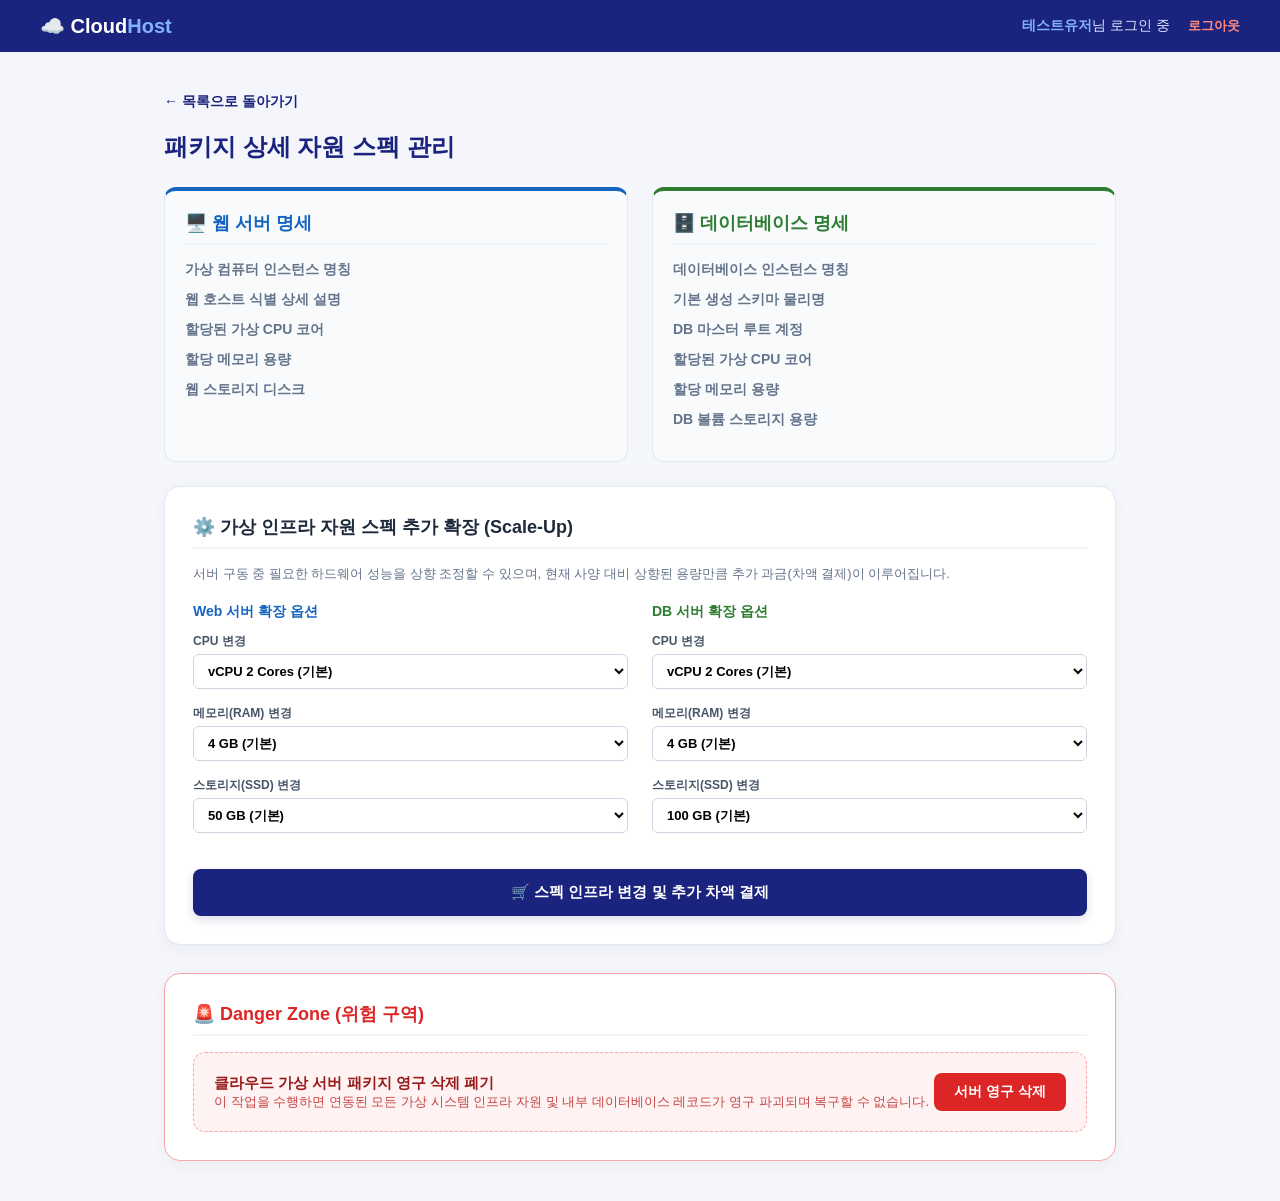
==== src/main/resources/templates/dashboard/detail.html @ 5a980aa2 "대시보드 구현 완료" ====
<!DOCTYPE html>
<html lang="ko" xmlns:th="http://www.thymeleaf.org">
<head>
    <meta charset="UTF-8">
    <title>CloudHost - 인프라 상세 및 관리</title>
    <style>
        * { margin: 0; padding: 0; box-sizing: border-box; }
        body { font-family: 'Segoe UI', 'Malgun Gothic', sans-serif; background-color: #f4f6fb; color: #333; min-height: 100vh; }

        .navbar { background: #1a237e; color: white; padding: 14px 40px; display: flex; justify-content: space-between; align-items: center; }
        .logo { font-size: 20px; font-weight: 800; text-decoration: none; color: white; }
        .logo span { color: #82b1ff; }
        .user-info { font-size: 14px; color: #e0e4ff; }
        .user-info strong { color: #82b1ff; }
        .logout-btn { margin-left: 14px; color: #ff8a80; text-decoration: none; font-weight: 700; font-size: 13px; }

        .container { max-width: 1000px; margin: 40px auto; padding: 0 24px; }
        .back-link { display: inline-block; margin-bottom: 20px; color: #1a237e; font-weight: 700; text-decoration: none; font-size: 14px; }

        .header-box { display: flex; justify-content: space-between; align-items: center; margin-bottom: 24px; }
        .header-box h1 { font-size: 24px; font-weight: 800; color: #1a237e; }

        .info-card { background: white; border-radius: 16px; box-shadow: 0 4px 15px rgba(0,0,0,0.04); border: 1px solid #e2e8f0; padding: 28px; margin-bottom: 28px; }
        .section-title { font-size: 18px; font-weight: 800; color: #1e293b; margin-bottom: 16px; padding-bottom: 8px; border-bottom: 2px solid #f1f5f9; }

        .grid-two { display: grid; grid-template-columns: 1fr 1fr; gap: 24px; margin-bottom: 24px; }
        .sub-box { background: #f8fafc; border-radius: 12px; padding: 20px; border: 1px solid #e2e8f0; }
        .sub-box.web { border-top: 4px solid #1565c0; }
        .sub-box.db { border-top: 4px solid #2e7d32; }

        .detail-row { display: flex; justify-content: space-between; margin-bottom: 12px; font-size: 14px; }
        .detail-row .label { color: #64748b; font-weight: 600; }
        .detail-row .val { color: #1e293b; font-weight: 700; }

        /* 스펙 변경 컨트롤러 */
        .select-ctrl { width: 100%; padding: 8px 10px; font-size: 13px; border-radius: 6px; border: 1px solid #cbd5e1; background: white; font-weight: 600; margin-top: 4px; }
        .form-group-spec { margin-bottom: 14px; }
        .form-group-spec label { font-size: 12px; font-weight: 700; color: #475569; }

        /* 삭제 서브 섹션 */
        .danger-zone { border: 1px dashed #fca5a5; background-color: #fef2f2; border-radius: 12px; padding: 20px; display: flex; justify-content: space-between; align-items: center; }
        .danger-txt h3 { font-size: 15px; font-weight: 800; color: #991b1b; }
        .danger-txt p { font-size: 13px; color: #b91c1c; opacity: 0.8; }

        /* 버튼 컴포넌트 */
        .btn { padding: 10px 20px; border-radius: 8px; font-size: 14px; font-weight: 700; border: none; cursor: pointer; transition: background 0.15s; }
        .btn-primary { background: #1a237e; color: white; width: 100%; padding: 14px; font-size: 15px; margin-top: 10px; box-shadow: 0 4px 10px rgba(26,35,126,0.15); }
        .btn-primary:hover { background: #1565c0; }
        .btn-danger { background: #dc2626; color: white; }
        .btn-danger:hover { background: #b91c1c; }

        /* 결제창 팝업 모달 */
        .modal { display: none; position: fixed; top:0; left:0; width:100%; height:100%; background: rgba(0,0,0,0.5); justify-content: center; align-items: center; z-index: 999; }
        .modal-content { background: white; border-radius: 16px; padding: 32px; max-width: 450px; width: 100%; text-align: center; box-shadow: 0 10px 30px rgba(0,0,0,0.2); }
        .modal-header { font-size: 18px; font-weight: 800; color: #1a237e; margin-bottom: 12px; }
        .modal-body { font-size: 14px; color: #475569; margin-bottom: 24px; line-height: 1.6; background: #f8fafc; padding: 16px; border-radius: 8px; border: 1px solid #e2e8f0; }
        .modal-price { font-size: 24px; font-weight: 800; color: #dc2626; margin-top: 6px; }
        .modal-footer { display: flex; gap: 12px; justify-content: center; }
    </style>
</head>
<body>

<nav class="navbar">
    <a href="/dashboard" class="logo">☁️ Cloud<span>Host</span></a>
    <div class="user-info">
        <strong><span th:text="${username}">테스트유저</span></strong>님 로그인 중
        <a href="/logout" class="logout-btn">로그아웃</a>
    </div>
</nav>

<div class="container">
    <a href="/servers/my" class="back-link">← 목록으로 돌아가기</a>

    <div class="header-box">
        <h1>패키지 상세 자원 스펙 관리</h1>
        <span style="font-size: 13px; color: #64748b; font-weight: 600;" th:text="'신청일시: ' + ${#temporals.format(order.createdAt, 'yyyy-MM-dd HH:mm:ss')}"></span>
    </div>

    <div class="grid-two">
        <div class="sub-box web">
            <h2 class="section-title" style="color:#1565c0;">🖥️ 웹 서버 명세</h2>
            <div class="detail-row"><span class="label">가상 컴퓨터 인스턴스 명칭</span><span class="val" th:text="${order.webName}"></span></div>
            <div class="detail-row"><span class="label">웹 호스트 식별 상세 설명</span><span class="val" th:text="${order.webDesc != null ? order.webDesc : '설명 없음'}"></span></div>
            <div class="detail-row"><span class="label">할당된 가상 CPU 코어</span><span class="val" th:text="${order.webCpu} + ' Cores'"></span></div>
            <div class="detail-row"><span class="label">할당 메모리 용량</span><span class="val" th:text="${order.webRam} + ' GB'"></span></div>
            <div class="detail-row"><span class="label">웹 스토리지 디스크</span><span class="val" th:text="${order.webStorage} + ' GB'"></span></div>
        </div>

        <div class="sub-box db">
            <h2 class="section-title" style="color:#2e7d32;">🗄️ 데이터베이스 명세</h2>
            <div class="detail-row"><span class="label">데이터베이스 인스턴스 명칭</span><span class="val" th:text="${order.dbName}"></span></div>
            <div class="detail-row"><span class="label">기본 생성 스키마 물리명</span><span class="val" th:text="${order.dbSchemaName}"></span></div>
            <div class="detail-row"><span class="label">DB 마스터 루트 계정</span><span class="val" th:text="${order.dbUser}"></span></div>
            <div class="detail-row"><span class="label">할당된 가상 CPU 코어</span><span class="val" th:text="${order.dbCpu} + ' Cores'"></span></div>
            <div class="detail-row"><span class="label">할당 메모리 용량</span><span class="val" th:text="${order.dbRam} + ' GB'"></span></div>
            <div class="detail-row"><span class="label">DB 볼륨 스토리지 용량</span><span class="val" th:text="${order.dbStorage} + ' GB'"></span></div>
        </div>
    </div>

    <div class="info-card">
        <h2 class="section-title">⚙️ 가상 인프라 자원 스펙 추가 확장 (Scale-Up)</h2>
        <p style="font-size:13px; color:#64748b; margin-bottom:20px;">서버 구동 중 필요한 하드웨어 성능을 상향 조정할 수 있으며, 현재 사양 대비 상향된 용량만큼 추가 과금(차액 결제)이 이루어집니다.</p>

        <form id="upgradeForm" th:action="@{/servers/upgrade}" method="POST">
            <input type="hidden" name="packageId" th:value="${order.id}">
            <input type="hidden" id="payAmountInput" name="payAmount" value="0">

            <div class="grid-two" style="margin-bottom: 12px;">
                <div>
                    <h3 style="font-size:14px; font-weight:800; margin-bottom:10px; color:#1565c0;">Web 서버 확장 옵션</h3>
                    <div class="form-group-spec">
                        <label>CPU 변경</label>
                        <select name="webCpu" class="select-ctrl" id="wCpu" onchange="calcDiffPrice()">
                            <option value="2" data-cost="0" th:selected="${order.webCpu == 2}">vCPU 2 Cores (기본)</option>
                            <option value="4" data-cost="10000" th:selected="${order.webCpu == 4}">vCPU 4 Cores (+10,000원)</option>
                            <option value="8" data-cost="25000" th:selected="${order.webCpu == 8}">vCPU 8 Cores (+25,000원)</option>
                        </select>
                    </div>
                    <div class="form-group-spec">
                        <label>메모리(RAM) 변경</label>
                        <select name="webRam" class="select-ctrl" id="wRam" onchange="calcDiffPrice()">
                            <option value="4" data-cost="0" th:selected="${order.webRam == 4}">4 GB (기본)</option>
                            <option value="8" data-cost="12000" th:selected="${order.webRam == 8}">8 GB (+12,000원)</option>
                            <option value="16" data-cost="28000" th:selected="${order.webRam == 16}">16 GB (+28,000원)</option>
                        </select>
                    </div>
                    <div class="form-group-spec">
                        <label>스토리지(SSD) 변경</label>
                        <select name="webStorage" class="select-ctrl" id="wStorage" onchange="calcDiffPrice()">
                            <option value="50" data-cost="0" th:selected="${order.webStorage == 50}">50 GB (기본)</option>
                            <option value="100" data-cost="5000" th:selected="${order.webStorage == 100}">100 GB (+5,000원)</option>
                            <option value="200" data-cost="15000" th:selected="${order.webStorage == 200}">200 GB (+15,000원)</option>
                        </select>
                    </div>
                </div>

                <div>
                    <h3 style="font-size:14px; font-weight:800; margin-bottom:10px; color:#2e7d32;">DB 서버 확장 옵션</h3>
                    <div class="form-group-spec">
                        <label>CPU 변경</label>
                        <select name="dbCpu" class="select-ctrl" id="dCpu" onchange="calcDiffPrice()">
                            <option value="2" data-cost="0" th:selected="${order.dbCpu == 2}">vCPU 2 Cores (기본)</option>
                            <option value="4" data-cost="10000" th:selected="${order.dbCpu == 4}">vCPU 4 Cores (+10,000원)</option>
                            <option value="8" data-cost="25000" th:selected="${order.dbCpu == 8}">vCPU 8 Cores (+25,000원)</option>
                        </select>
                    </div>
                    <div class="form-group-spec">
                        <label>메모리(RAM) 변경</label>
                        <select name="dbRam" class="select-ctrl" id="dRam" onchange="calcDiffPrice()">
                            <option value="4" data-cost="0" th:selected="${order.dbRam == 4}">4 GB (기본)</option>
                            <option value="8" data-cost="12000" th:selected="${order.dbRam == 8}">8 GB (+12,000원)</option>
                            <option value="16" data-cost="28000" th:selected="${order.dbRam == 16}">16 GB (+28,000원)</option>
                        </select>
                    </div>
                    <div class="form-group-spec">
                        <label>스토리지(SSD) 변경</label>
                        <select name="dbStorage" class="select-ctrl" id="dStorage" onchange="calcDiffPrice()">
                            <option value="100" data-cost="0" th:selected="${order.dbStorage == 100}">100 GB (기본)</option>
                            <option value="200" data-cost="10000" th:selected="${order.dbStorage == 200}">200 GB (+10,000원)</option>
                            <option value="500" data-cost="30000" th:selected="${order.dbStorage == 500}">500 GB (+30,000원)</option>
                        </select>
                    </div>
                </div>
            </div>

            <button type="button" class="btn btn-primary" onclick="openPaymentModal()">🛒 스펙 인프라 변경 및 추가 차액 결제</button>
        </form>
    </div>

    <div class="info-card" style="border: 1px solid #fca5a5;">
        <h2 class="section-title" style="color: #dc2626;">🚨 Danger Zone (위험 구역)</h2>
        <div class="danger-zone">
            <div class="danger-txt">
                <h3>클라우드 가상 서버 패키지 영구 삭제 폐기</h3>
                <p>이 작업을 수행하면 연동된 모든 가상 시스템 인프라 자원 및 내부 데이터베이스 레코드가 영구 파괴되며 복구할 수 없습니다.</p>
            </div>
            <form th:action="@{/servers/delete}" method="POST" onsubmit="return confirm('정말로 이 서버 풀스택 통합 인프라를 영구 폐기 삭제하시겠습니까?\n내부의 모든 원천 유저 데이터가 전면 파괴됩니다.');">
                <input type="hidden" name="packageId" th:value="${order.id}">
                <button type="submit" class="btn btn-danger">서버 영구 삭제</button>
            </form>
        </div>
    </div>
</div>

<div class="modal" id="payModal">
    <div class="modal-content">
        <div class="modal-header">💳 인프라 자원 변경 결제 승인요청</div>
        <div class="modal-body">
            선택하신 스펙 옵션의 변동 사양 구성을 감지했습니다.<br>
            기존에 선결제된 서버 기본 금액을 제외한 **추가 결제 차액**은 아래와 같습니다.
            <div class="modal-price">₩<span id="modalDiffDisplay">0</span>원</div>
        </div>
        <div class="modal-footer">
            <button class="btn" style="background:#cbd5e1; color:#333;" onclick="closePaymentModal()">취소</button>
            <button class="btn btn-primary" style="margin:0; width:auto; padding:10px 24px;" onclick="submitUpgrade()">카드 결제 및 변경 승인</button>
        </div>
    </div>
</div>

<script th:inline="javascript">
    let currentCost = 0;

    function getSelectedCost() {
        let total = 0;
        const selects = document.querySelectorAll('.select-ctrl');
        selects.forEach(sel => {
            total += parseInt(sel.options[sel.selectedIndex].getAttribute('data-cost')) || 0;
        });
        return total;
    }

    // 💡 교정 완료: 타임리프가 최초 선택된(selected) 항목들을 렌더링한 직후의 정확한 비용을 기점으로 삼도록 보완
    window.onload = function() {
        currentCost = getSelectedCost();
    };

    function calcDiffPrice() {
        let nextCost = getSelectedCost();
        let diff = nextCost - currentCost;

        if (diff < 0) diff = 0;

        document.getElementById('modalDiffDisplay').innerText = diff.toLocaleString();
        document.getElementById('payAmountInput').value = diff;
    }

    function openPaymentModal() {
        calcDiffPrice();
        document.getElementById('payModal').style.display = 'flex';
    }

    function closePaymentModal() {
        document.getElementById('payModal').style.display = 'none';
    }

    function submitUpgrade() {
        document.getElementById('upgradeForm').submit();
    }
</script>

</body>
</html>
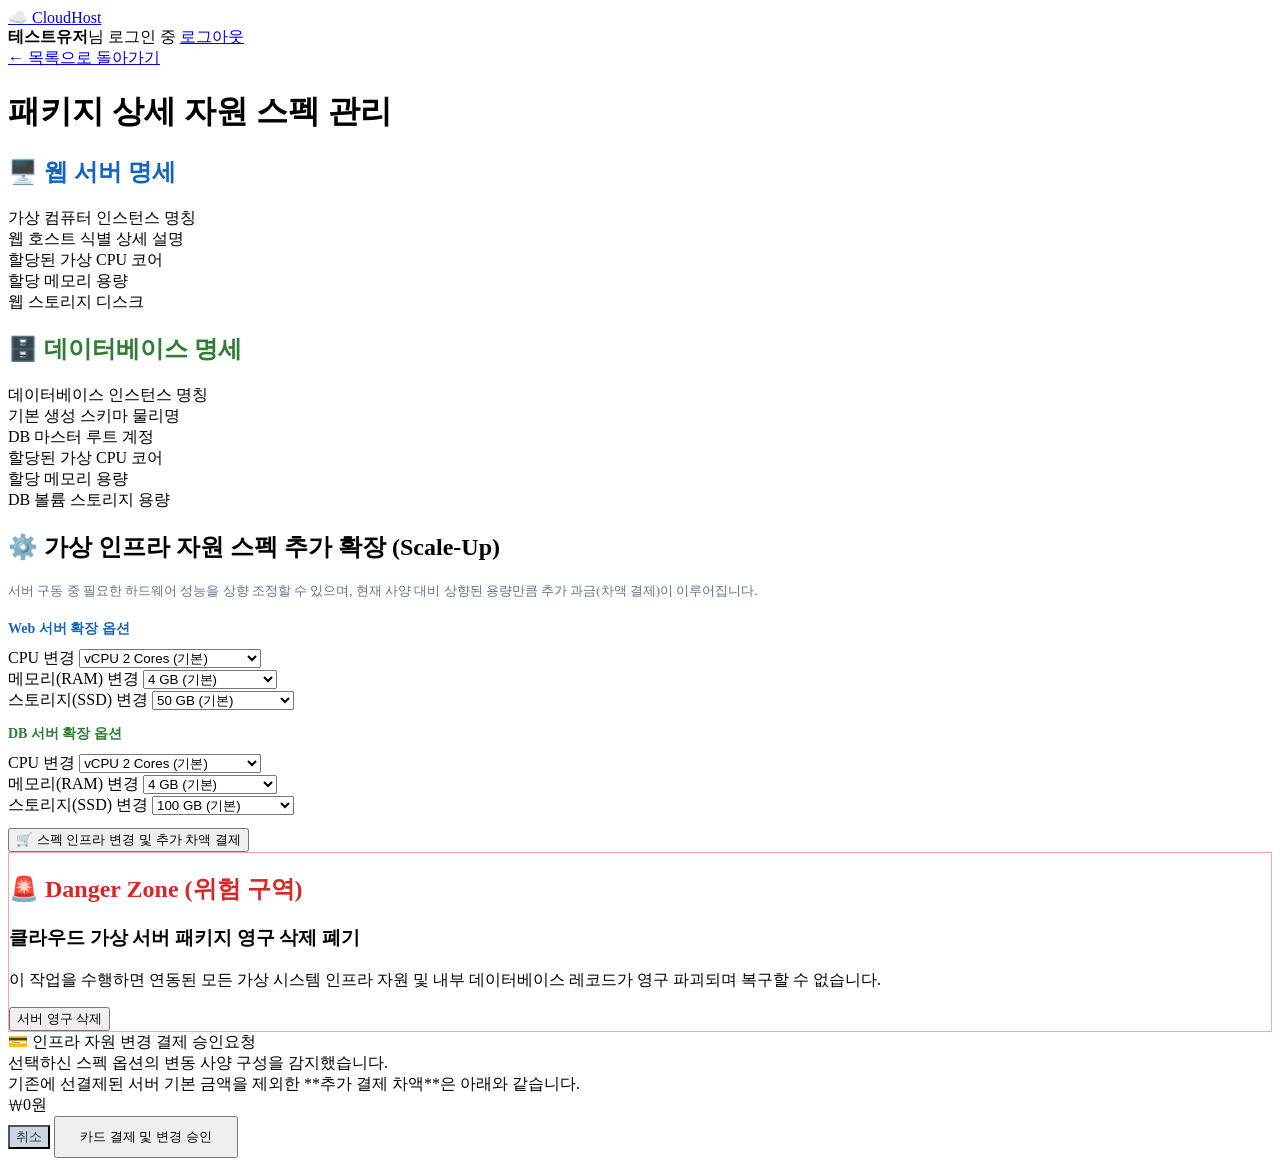
==== commit 1f8e95b3: "Feat: UI 완성" ====
--- a/src/main/resources/templates/dashboard/detail.html
+++ b/src/main/resources/templates/dashboard/detail.html
@@ -3,60 +3,9 @@
 <head>
     <meta charset="UTF-8">
     <title>CloudHost - 인프라 상세 및 관리</title>
-    <style>
-        * { margin: 0; padding: 0; box-sizing: border-box; }
-        body { font-family: 'Segoe UI', 'Malgun Gothic', sans-serif; background-color: #f4f6fb; color: #333; min-height: 100vh; }
-
-        .navbar { background: #1a237e; color: white; padding: 14px 40px; display: flex; justify-content: space-between; align-items: center; }
-        .logo { font-size: 20px; font-weight: 800; text-decoration: none; color: white; }
-        .logo span { color: #82b1ff; }
-        .user-info { font-size: 14px; color: #e0e4ff; }
-        .user-info strong { color: #82b1ff; }
-        .logout-btn { margin-left: 14px; color: #ff8a80; text-decoration: none; font-weight: 700; font-size: 13px; }
-
-        .container { max-width: 1000px; margin: 40px auto; padding: 0 24px; }
-        .back-link { display: inline-block; margin-bottom: 20px; color: #1a237e; font-weight: 700; text-decoration: none; font-size: 14px; }
-
-        .header-box { display: flex; justify-content: space-between; align-items: center; margin-bottom: 24px; }
-        .header-box h1 { font-size: 24px; font-weight: 800; color: #1a237e; }
-
-        .info-card { background: white; border-radius: 16px; box-shadow: 0 4px 15px rgba(0,0,0,0.04); border: 1px solid #e2e8f0; padding: 28px; margin-bottom: 28px; }
-        .section-title { font-size: 18px; font-weight: 800; color: #1e293b; margin-bottom: 16px; padding-bottom: 8px; border-bottom: 2px solid #f1f5f9; }
-
-        .grid-two { display: grid; grid-template-columns: 1fr 1fr; gap: 24px; margin-bottom: 24px; }
-        .sub-box { background: #f8fafc; border-radius: 12px; padding: 20px; border: 1px solid #e2e8f0; }
-        .sub-box.web { border-top: 4px solid #1565c0; }
-        .sub-box.db { border-top: 4px solid #2e7d32; }
-
-        .detail-row { display: flex; justify-content: space-between; margin-bottom: 12px; font-size: 14px; }
-        .detail-row .label { color: #64748b; font-weight: 600; }
-        .detail-row .val { color: #1e293b; font-weight: 700; }
-
-        /* 스펙 변경 컨트롤러 */
-        .select-ctrl { width: 100%; padding: 8px 10px; font-size: 13px; border-radius: 6px; border: 1px solid #cbd5e1; background: white; font-weight: 600; margin-top: 4px; }
-        .form-group-spec { margin-bottom: 14px; }
-        .form-group-spec label { font-size: 12px; font-weight: 700; color: #475569; }
-
-        /* 삭제 서브 섹션 */
-        .danger-zone { border: 1px dashed #fca5a5; background-color: #fef2f2; border-radius: 12px; padding: 20px; display: flex; justify-content: space-between; align-items: center; }
-        .danger-txt h3 { font-size: 15px; font-weight: 800; color: #991b1b; }
-        .danger-txt p { font-size: 13px; color: #b91c1c; opacity: 0.8; }
-
-        /* 버튼 컴포넌트 */
-        .btn { padding: 10px 20px; border-radius: 8px; font-size: 14px; font-weight: 700; border: none; cursor: pointer; transition: background 0.15s; }
-        .btn-primary { background: #1a237e; color: white; width: 100%; padding: 14px; font-size: 15px; margin-top: 10px; box-shadow: 0 4px 10px rgba(26,35,126,0.15); }
-        .btn-primary:hover { background: #1565c0; }
-        .btn-danger { background: #dc2626; color: white; }
-        .btn-danger:hover { background: #b91c1c; }
-
-        /* 결제창 팝업 모달 */
-        .modal { display: none; position: fixed; top:0; left:0; width:100%; height:100%; background: rgba(0,0,0,0.5); justify-content: center; align-items: center; z-index: 999; }
-        .modal-content { background: white; border-radius: 16px; padding: 32px; max-width: 450px; width: 100%; text-align: center; box-shadow: 0 10px 30px rgba(0,0,0,0.2); }
-        .modal-header { font-size: 18px; font-weight: 800; color: #1a237e; margin-bottom: 12px; }
-        .modal-body { font-size: 14px; color: #475569; margin-bottom: 24px; line-height: 1.6; background: #f8fafc; padding: 16px; border-radius: 8px; border: 1px solid #e2e8f0; }
-        .modal-price { font-size: 24px; font-weight: 800; color: #dc2626; margin-top: 6px; }
-        .modal-footer { display: flex; gap: 12px; justify-content: center; }
-    </style>
+    <link rel="stylesheet" th:href="@{/css/pages/server-detail.css}">
+    <link rel="stylesheet" th:href="@{/css/common/layout.css}">
+    <link rel="stylesheet" th:href="@{/css/common/navbar.css}">
 </head>
 <body>
 
@@ -196,47 +145,6 @@
         </div>
     </div>
 </div>
-
-<script th:inline="javascript">
-    let currentCost = 0;
-
-    function getSelectedCost() {
-        let total = 0;
-        const selects = document.querySelectorAll('.select-ctrl');
-        selects.forEach(sel => {
-            total += parseInt(sel.options[sel.selectedIndex].getAttribute('data-cost')) || 0;
-        });
-        return total;
-    }
-
-    // 💡 교정 완료: 타임리프가 최초 선택된(selected) 항목들을 렌더링한 직후의 정확한 비용을 기점으로 삼도록 보완
-    window.onload = function() {
-        currentCost = getSelectedCost();
-    };
-
-    function calcDiffPrice() {
-        let nextCost = getSelectedCost();
-        let diff = nextCost - currentCost;
-
-        if (diff < 0) diff = 0;
-
-        document.getElementById('modalDiffDisplay').innerText = diff.toLocaleString();
-        document.getElementById('payAmountInput').value = diff;
-    }
-
-    function openPaymentModal() {
-        calcDiffPrice();
-        document.getElementById('payModal').style.display = 'flex';
-    }
-
-    function closePaymentModal() {
-        document.getElementById('payModal').style.display = 'none';
-    }
-
-    function submitUpgrade() {
-        document.getElementById('upgradeForm').submit();
-    }
-</script>
-
+<script th:src="@{/js/pages/server-detail.js}"></script>
 </body>
 </html>
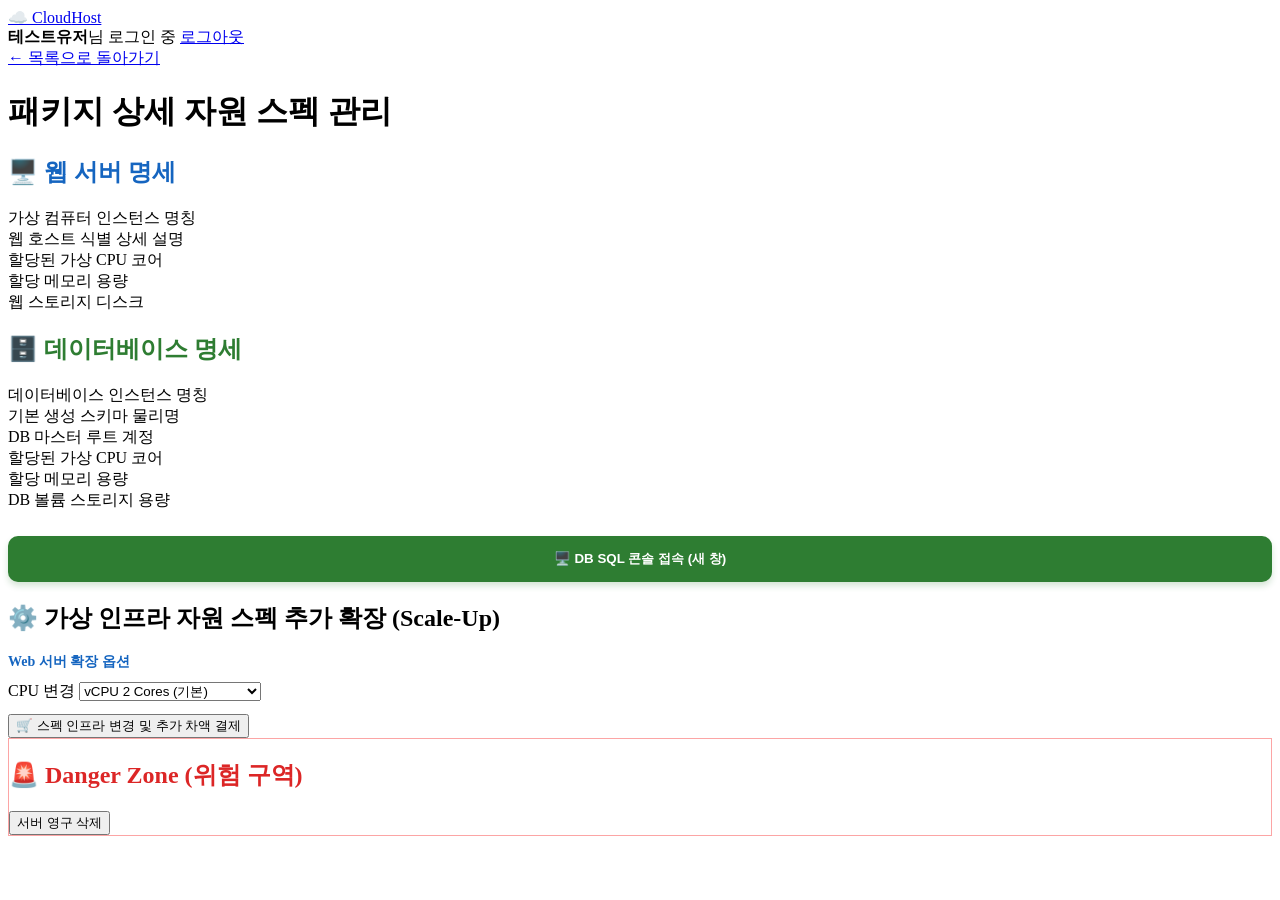
==== commit e8e382b1: "수정완료" ====
--- a/src/main/resources/templates/dashboard/detail.html
+++ b/src/main/resources/templates/dashboard/detail.html
@@ -22,13 +22,14 @@
 
     <div class="header-box">
         <h1>패키지 상세 자원 스펙 관리</h1>
-        <span style="font-size: 13px; color: #64748b; font-weight: 600;" th:text="'신청일시: ' + ${#temporals.format(order.createdAt, 'yyyy-MM-dd HH:mm:ss')}"></span>
+        <span style="font-size: 13px; color: #64748b; font-weight: 600;"
+              th:text="${order.createdAt != null ? '신청일시: ' + #temporals.format(order.createdAt, 'yyyy-MM-dd HH:mm:ss') : '신청일시 정보 없음'}"></span>
     </div>
 
     <div class="grid-two">
         <div class="sub-box web">
             <h2 class="section-title" style="color:#1565c0;">🖥️ 웹 서버 명세</h2>
-            <div class="detail-row"><span class="label">가상 컴퓨터 인스턴스 명칭</span><span class="val" th:text="${order.webName}"></span></div>
+            <div class="detail-row"><span class="label">가상 컴퓨터 인스턴스 명칭</span><span class="val" th:text="${order.webServerName}"></span></div>
             <div class="detail-row"><span class="label">웹 호스트 식별 상세 설명</span><span class="val" th:text="${order.webDesc != null ? order.webDesc : '설명 없음'}"></span></div>
             <div class="detail-row"><span class="label">할당된 가상 CPU 코어</span><span class="val" th:text="${order.webCpu} + ' Cores'"></span></div>
             <div class="detail-row"><span class="label">할당 메모리 용량</span><span class="val" th:text="${order.webRam} + ' GB'"></span></div>
@@ -38,22 +39,28 @@
         <div class="sub-box db">
             <h2 class="section-title" style="color:#2e7d32;">🗄️ 데이터베이스 명세</h2>
             <div class="detail-row"><span class="label">데이터베이스 인스턴스 명칭</span><span class="val" th:text="${order.dbName}"></span></div>
-            <div class="detail-row"><span class="label">기본 생성 스키마 물리명</span><span class="val" th:text="${order.dbSchemaName}"></span></div>
-            <div class="detail-row"><span class="label">DB 마스터 루트 계정</span><span class="val" th:text="${order.dbUser}"></span></div>
+            <div class="detail-row"><span class="label">기본 생성 스키마 물리명</span><span class="val" th:text="${order.dbName}"></span></div>
+            <div class="detail-row"><span class="label">DB 마스터 루트 계정</span><span class="val" th:text="${order.dbUsername}"></span></div>
             <div class="detail-row"><span class="label">할당된 가상 CPU 코어</span><span class="val" th:text="${order.dbCpu} + ' Cores'"></span></div>
             <div class="detail-row"><span class="label">할당 메모리 용량</span><span class="val" th:text="${order.dbRam} + ' GB'"></span></div>
             <div class="detail-row"><span class="label">DB 볼륨 스토리지 용량</span><span class="val" th:text="${order.dbStorage} + ' GB'"></span></div>
+        </div>
+        <div style="margin-top: auto; padding-top: 25px;">
+            <button type="button" class="btn"
+                    style="background-color: #2e7d32; color: white; width: 100%; padding: 14px; border-radius: 10px; font-weight: 800; cursor: pointer; border: none; box-shadow: 0 4px 6px rgba(46, 125, 50, 0.2); transition: all 0.2s ease;"
+                    onmouseover="this.style.backgroundColor='#1b5e20'; this.style.transform='translateY(-2px)';"
+                    onmouseout="this.style.backgroundColor='#2e7d32'; this.style.transform='translateY(0)';"
+                    th:onclick="|openDbConsole('${order.requestId}')|">
+                🖥️ DB SQL 콘솔 접속 (새 창)
+            </button>
         </div>
     </div>
 
     <div class="info-card">
         <h2 class="section-title">⚙️ 가상 인프라 자원 스펙 추가 확장 (Scale-Up)</h2>
-        <p style="font-size:13px; color:#64748b; margin-bottom:20px;">서버 구동 중 필요한 하드웨어 성능을 상향 조정할 수 있으며, 현재 사양 대비 상향된 용량만큼 추가 과금(차액 결제)이 이루어집니다.</p>
-
         <form id="upgradeForm" th:action="@{/servers/upgrade}" method="POST">
-            <input type="hidden" name="packageId" th:value="${order.id}">
+            <input type="hidden" name="packageId" th:value="${order.requestId}">
             <input type="hidden" id="payAmountInput" name="payAmount" value="0">
-
             <div class="grid-two" style="margin-bottom: 12px;">
                 <div>
                     <h3 style="font-size:14px; font-weight:800; margin-bottom:10px; color:#1565c0;">Web 서버 확장 옵션</h3>
@@ -65,53 +72,8 @@
                             <option value="8" data-cost="25000" th:selected="${order.webCpu == 8}">vCPU 8 Cores (+25,000원)</option>
                         </select>
                     </div>
-                    <div class="form-group-spec">
-                        <label>메모리(RAM) 변경</label>
-                        <select name="webRam" class="select-ctrl" id="wRam" onchange="calcDiffPrice()">
-                            <option value="4" data-cost="0" th:selected="${order.webRam == 4}">4 GB (기본)</option>
-                            <option value="8" data-cost="12000" th:selected="${order.webRam == 8}">8 GB (+12,000원)</option>
-                            <option value="16" data-cost="28000" th:selected="${order.webRam == 16}">16 GB (+28,000원)</option>
-                        </select>
-                    </div>
-                    <div class="form-group-spec">
-                        <label>스토리지(SSD) 변경</label>
-                        <select name="webStorage" class="select-ctrl" id="wStorage" onchange="calcDiffPrice()">
-                            <option value="50" data-cost="0" th:selected="${order.webStorage == 50}">50 GB (기본)</option>
-                            <option value="100" data-cost="5000" th:selected="${order.webStorage == 100}">100 GB (+5,000원)</option>
-                            <option value="200" data-cost="15000" th:selected="${order.webStorage == 200}">200 GB (+15,000원)</option>
-                        </select>
-                    </div>
-                </div>
-
-                <div>
-                    <h3 style="font-size:14px; font-weight:800; margin-bottom:10px; color:#2e7d32;">DB 서버 확장 옵션</h3>
-                    <div class="form-group-spec">
-                        <label>CPU 변경</label>
-                        <select name="dbCpu" class="select-ctrl" id="dCpu" onchange="calcDiffPrice()">
-                            <option value="2" data-cost="0" th:selected="${order.dbCpu == 2}">vCPU 2 Cores (기본)</option>
-                            <option value="4" data-cost="10000" th:selected="${order.dbCpu == 4}">vCPU 4 Cores (+10,000원)</option>
-                            <option value="8" data-cost="25000" th:selected="${order.dbCpu == 8}">vCPU 8 Cores (+25,000원)</option>
-                        </select>
-                    </div>
-                    <div class="form-group-spec">
-                        <label>메모리(RAM) 변경</label>
-                        <select name="dbRam" class="select-ctrl" id="dRam" onchange="calcDiffPrice()">
-                            <option value="4" data-cost="0" th:selected="${order.dbRam == 4}">4 GB (기본)</option>
-                            <option value="8" data-cost="12000" th:selected="${order.dbRam == 8}">8 GB (+12,000원)</option>
-                            <option value="16" data-cost="28000" th:selected="${order.dbRam == 16}">16 GB (+28,000원)</option>
-                        </select>
-                    </div>
-                    <div class="form-group-spec">
-                        <label>스토리지(SSD) 변경</label>
-                        <select name="dbStorage" class="select-ctrl" id="dStorage" onchange="calcDiffPrice()">
-                            <option value="100" data-cost="0" th:selected="${order.dbStorage == 100}">100 GB (기본)</option>
-                            <option value="200" data-cost="10000" th:selected="${order.dbStorage == 200}">200 GB (+10,000원)</option>
-                            <option value="500" data-cost="30000" th:selected="${order.dbStorage == 500}">500 GB (+30,000원)</option>
-                        </select>
-                    </div>
                 </div>
             </div>
-
             <button type="button" class="btn btn-primary" onclick="openPaymentModal()">🛒 스펙 인프라 변경 및 추가 차액 결제</button>
         </form>
     </div>
@@ -119,32 +81,12 @@
     <div class="info-card" style="border: 1px solid #fca5a5;">
         <h2 class="section-title" style="color: #dc2626;">🚨 Danger Zone (위험 구역)</h2>
         <div class="danger-zone">
-            <div class="danger-txt">
-                <h3>클라우드 가상 서버 패키지 영구 삭제 폐기</h3>
-                <p>이 작업을 수행하면 연동된 모든 가상 시스템 인프라 자원 및 내부 데이터베이스 레코드가 영구 파괴되며 복구할 수 없습니다.</p>
-            </div>
-            <form th:action="@{/servers/delete}" method="POST" onsubmit="return confirm('정말로 이 서버 풀스택 통합 인프라를 영구 폐기 삭제하시겠습니까?\n내부의 모든 원천 유저 데이터가 전면 파괴됩니다.');">
-                <input type="hidden" name="packageId" th:value="${order.id}">
+            <form th:action="@{/servers/delete}" method="POST" onsubmit="return confirm('정말 삭제하시겠습니까?');">
+                <input type="hidden" name="packageId" th:value="${order.requestId}">
                 <button type="submit" class="btn btn-danger">서버 영구 삭제</button>
             </form>
         </div>
     </div>
 </div>
-
-<div class="modal" id="payModal">
-    <div class="modal-content">
-        <div class="modal-header">💳 인프라 자원 변경 결제 승인요청</div>
-        <div class="modal-body">
-            선택하신 스펙 옵션의 변동 사양 구성을 감지했습니다.<br>
-            기존에 선결제된 서버 기본 금액을 제외한 **추가 결제 차액**은 아래와 같습니다.
-            <div class="modal-price">₩<span id="modalDiffDisplay">0</span>원</div>
-        </div>
-        <div class="modal-footer">
-            <button class="btn" style="background:#cbd5e1; color:#333;" onclick="closePaymentModal()">취소</button>
-            <button class="btn btn-primary" style="margin:0; width:auto; padding:10px 24px;" onclick="submitUpgrade()">카드 결제 및 변경 승인</button>
-        </div>
-    </div>
-</div>
-<script th:src="@{/js/pages/server-detail.js}"></script>
 </body>
 </html>
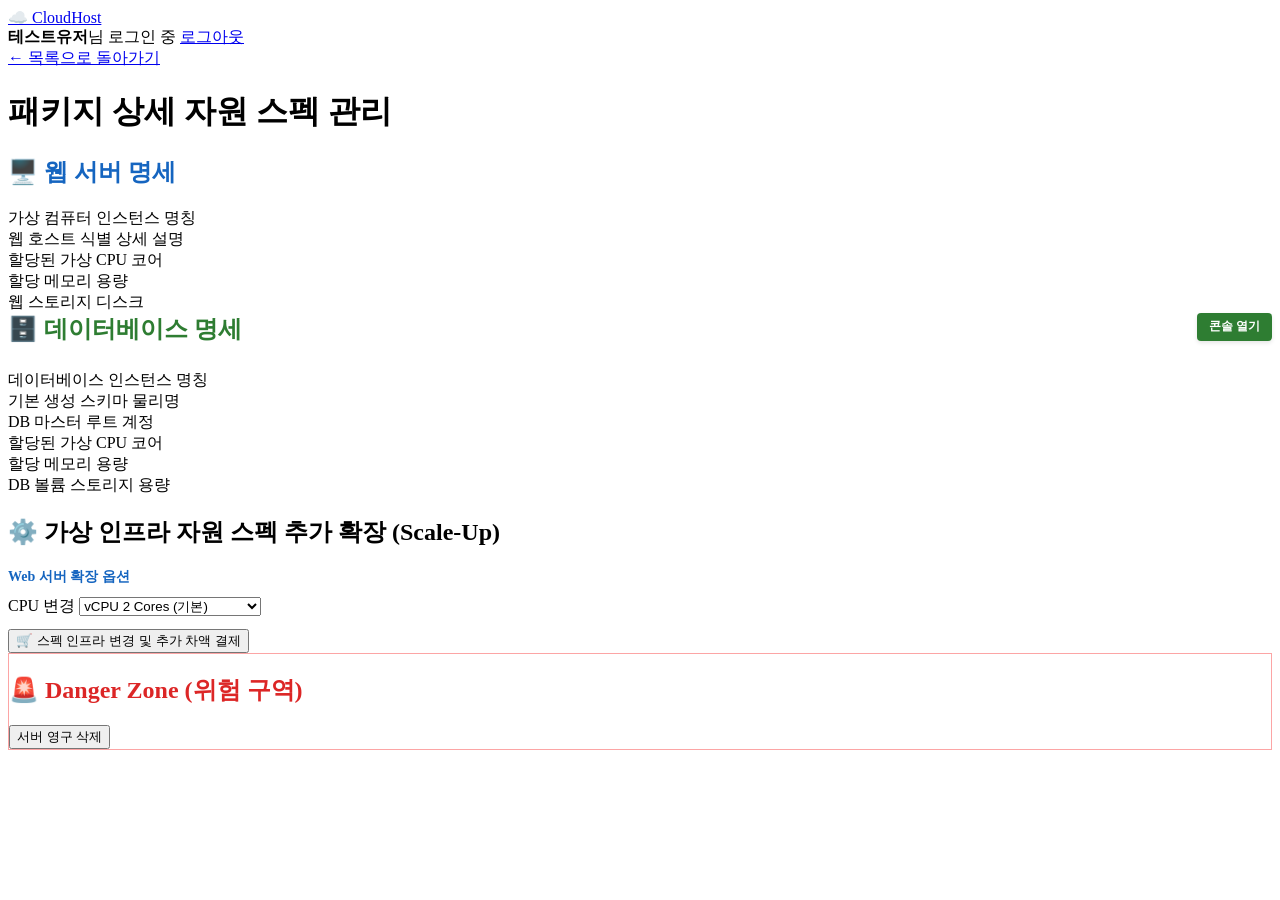
==== commit 1b9a0f58: "콘솔 버튼 추가" ====
--- a/src/main/resources/templates/dashboard/detail.html
+++ b/src/main/resources/templates/dashboard/detail.html
@@ -37,7 +37,36 @@
         </div>
 
         <div class="sub-box db">
-            <h2 class="section-title" style="color:#2e7d32;">🗄️ 데이터베이스 명세</h2>
+            <div style="display: flex; justify-content: space-between; align-items: center; margin-bottom: 25px; height: 32px;">
+                <h2 class="section-title" style="color:#2e7d32; margin: 0; line-height: 1;">🗄️ 데이터베이스 명세</h2><button type="button"
+                        th:onclick="|openDbConsole('${order.requestId}')|"
+                        style="
+                    /* 위치 및 크기 */
+                    margin-top: -4px; /* 버튼을 살짝 위로 올림 */
+                    height: 28px;    /* 버튼 높이 고정 */
+                    padding: 0 12px; /* 좌우 여백 */
+
+                    /* 정중앙 정렬 핵심 */
+                    display: inline-flex;
+                    align-items: center;
+                    justify-content: center;
+
+                    /* 디자인 */
+                    background-color: #2e7d32;
+                    color: white;
+                    border: none;
+                    border-radius: 4px;
+                    font-size: 12px;
+                    font-weight: 700;
+                    cursor: pointer;
+                    box-shadow: 0 2px 4px rgba(0,0,0,0.1);
+                    transition: all 0.2s;
+                "
+                        onmouseover="this.style.backgroundColor='#1b5e20';"
+                        onmouseout="this.style.backgroundColor='#2e7d32';">
+                    콘솔 열기
+                </button>
+            </div>
             <div class="detail-row"><span class="label">데이터베이스 인스턴스 명칭</span><span class="val" th:text="${order.dbName}"></span></div>
             <div class="detail-row"><span class="label">기본 생성 스키마 물리명</span><span class="val" th:text="${order.dbName}"></span></div>
             <div class="detail-row"><span class="label">DB 마스터 루트 계정</span><span class="val" th:text="${order.dbUsername}"></span></div>
@@ -45,16 +74,8 @@
             <div class="detail-row"><span class="label">할당 메모리 용량</span><span class="val" th:text="${order.dbRam} + ' GB'"></span></div>
             <div class="detail-row"><span class="label">DB 볼륨 스토리지 용량</span><span class="val" th:text="${order.dbStorage} + ' GB'"></span></div>
         </div>
-        <div style="margin-top: auto; padding-top: 25px;">
-            <button type="button" class="btn"
-                    style="background-color: #2e7d32; color: white; width: 100%; padding: 14px; border-radius: 10px; font-weight: 800; cursor: pointer; border: none; box-shadow: 0 4px 6px rgba(46, 125, 50, 0.2); transition: all 0.2s ease;"
-                    onmouseover="this.style.backgroundColor='#1b5e20'; this.style.transform='translateY(-2px)';"
-                    onmouseout="this.style.backgroundColor='#2e7d32'; this.style.transform='translateY(0)';"
-                    th:onclick="|openDbConsole('${order.requestId}')|">
-                🖥️ DB SQL 콘솔 접속 (새 창)
-            </button>
-        </div>
     </div>
+</div>
 
     <div class="info-card">
         <h2 class="section-title">⚙️ 가상 인프라 자원 스펙 추가 확장 (Scale-Up)</h2>
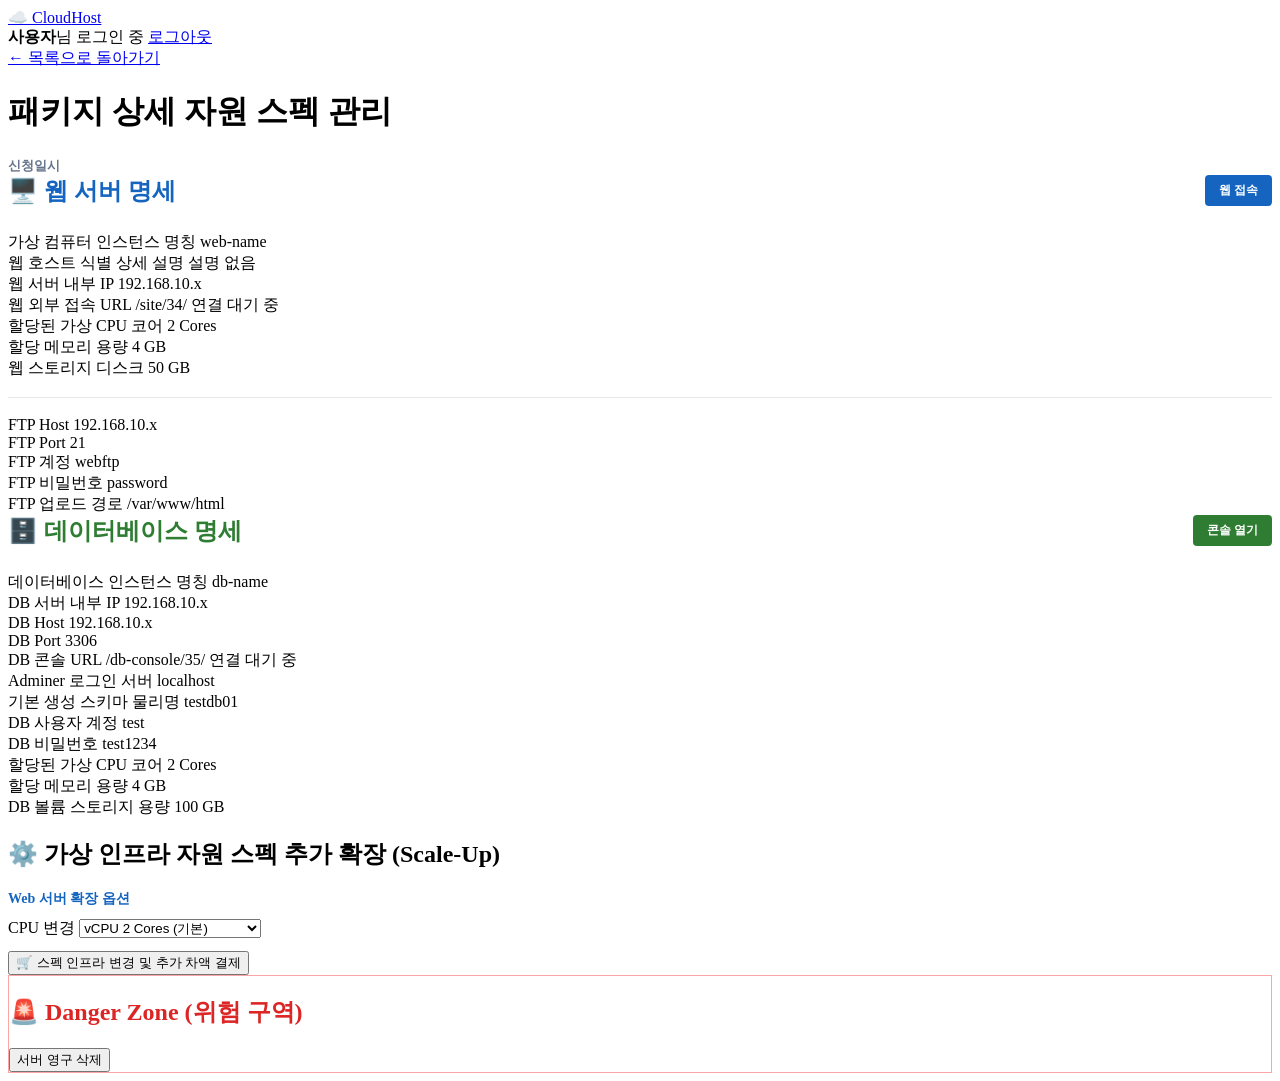
==== commit d0c13df0: "Update web server configuration" ====
--- a/src/main/resources/templates/dashboard/detail.html
+++ b/src/main/resources/templates/dashboard/detail.html
@@ -12,7 +12,7 @@
 <nav class="navbar">
     <a href="/dashboard" class="logo">☁️ Cloud<span>Host</span></a>
     <div class="user-info">
-        <strong><span th:text="${username}">테스트유저</span></strong>님 로그인 중
+        <strong><span th:text="${username != null ? username : '사용자'}">사용자</span></strong>님 로그인 중
         <a href="/logout" class="logout-btn">로그아웃</a>
     </div>
 </nav>
@@ -23,65 +23,177 @@
     <div class="header-box">
         <h1>패키지 상세 자원 스펙 관리</h1>
         <span style="font-size: 13px; color: #64748b; font-weight: 600;"
-              th:text="${order.createdAt != null ? '신청일시: ' + #temporals.format(order.createdAt, 'yyyy-MM-dd HH:mm:ss') : '신청일시 정보 없음'}"></span>
+              th:text="${order.createdAt != null ? '신청일시: ' + #temporals.format(order.createdAt, 'yyyy-MM-dd HH:mm:ss') : '신청일시 정보 없음'}">
+            신청일시
+        </span>
     </div>
 
     <div class="grid-two">
         <div class="sub-box web">
-            <h2 class="section-title" style="color:#1565c0;">🖥️ 웹 서버 명세</h2>
-            <div class="detail-row"><span class="label">가상 컴퓨터 인스턴스 명칭</span><span class="val" th:text="${order.webServerName}"></span></div>
-            <div class="detail-row"><span class="label">웹 호스트 식별 상세 설명</span><span class="val" th:text="${order.webDesc != null ? order.webDesc : '설명 없음'}"></span></div>
-            <div class="detail-row"><span class="label">할당된 가상 CPU 코어</span><span class="val" th:text="${order.webCpu} + ' Cores'"></span></div>
-            <div class="detail-row"><span class="label">할당 메모리 용량</span><span class="val" th:text="${order.webRam} + ' GB'"></span></div>
-            <div class="detail-row"><span class="label">웹 스토리지 디스크</span><span class="val" th:text="${order.webStorage} + ' GB'"></span></div>
+            <div style="display:flex; justify-content:space-between; align-items:center; margin-bottom:25px;">
+                <h2 class="section-title" style="color:#1565c0; margin:0;">🖥️ 웹 서버 명세</h2>
+                <a th:if="${webInfo != null and webInfo['web_url'] != null}"
+                   th:href="${webInfo['web_url']}"
+                   target="_blank"
+                   style="background:#1565c0; color:white; padding:7px 14px; border-radius:4px; font-size:12px; font-weight:700; text-decoration:none;">
+                    웹 접속
+                </a>
+            </div>
+
+            <div class="detail-row">
+                <span class="label">가상 컴퓨터 인스턴스 명칭</span>
+                <span class="val" th:text="${order.webServerName}">web-name</span>
+            </div>
+
+            <div class="detail-row">
+                <span class="label">웹 호스트 식별 상세 설명</span>
+                <span class="val" th:text="${order.webDesc != null ? order.webDesc : '설명 없음'}">설명 없음</span>
+            </div>
+
+            <div class="detail-row">
+                <span class="label">웹 서버 내부 IP</span>
+                <span class="val" th:text="${webServer != null ? webServer['internal_ip'] : '할당 대기 중'}">192.168.10.x</span>
+            </div>
+
+            <div class="detail-row">
+                <span class="label">웹 외부 접속 URL</span>
+                <span class="val">
+                    <a th:if="${webInfo != null and webInfo['web_url'] != null}"
+                       th:href="${webInfo['web_url']}"
+                       th:text="${webInfo['web_url']}"
+                       target="_blank">/site/34/</a>
+                    <span th:if="${webInfo == null or webInfo['web_url'] == null}">연결 대기 중</span>
+                </span>
+            </div>
+
+            <div class="detail-row">
+                <span class="label">할당된 가상 CPU 코어</span>
+                <span class="val" th:text="${order.webCpu} + ' Cores'">2 Cores</span>
+            </div>
+
+            <div class="detail-row">
+                <span class="label">할당 메모리 용량</span>
+                <span class="val" th:text="${order.webRam} + ' GB'">4 GB</span>
+            </div>
+
+            <div class="detail-row">
+                <span class="label">웹 스토리지 디스크</span>
+                <span class="val" th:text="${order.webStorage} + ' GB'">50 GB</span>
+            </div>
+
+            <hr style="margin:18px 0; border:0; border-top:1px solid #e5e7eb;">
+
+            <div class="detail-row">
+                <span class="label">FTP Host</span>
+                <span class="val" th:text="${webInfo != null ? webInfo['ftp_host'] : '발급 대기 중'}">192.168.10.x</span>
+            </div>
+
+            <div class="detail-row">
+                <span class="label">FTP Port</span>
+                <span class="val" th:text="${webInfo != null ? webInfo['ftp_port'] : '21'}">21</span>
+            </div>
+
+            <div class="detail-row">
+                <span class="label">FTP 계정</span>
+                <span class="val" th:text="${webInfo != null ? webInfo['ftp_username'] : '발급 대기 중'}">webftp</span>
+            </div>
+
+            <div class="detail-row">
+                <span class="label">FTP 비밀번호</span>
+                <span class="val" th:text="${webInfo != null ? webInfo['ftp_password'] : '발급 대기 중'}">password</span>
+            </div>
+
+            <div class="detail-row">
+                <span class="label">FTP 업로드 경로</span>
+                <span class="val" th:text="${webInfo != null ? webInfo['ftp_path'] : '/var/www/html'}">/var/www/html</span>
+            </div>
         </div>
 
         <div class="sub-box db">
-            <div style="display: flex; justify-content: space-between; align-items: center; margin-bottom: 25px; height: 32px;">
-                <h2 class="section-title" style="color:#2e7d32; margin: 0; line-height: 1;">🗄️ 데이터베이스 명세</h2><button type="button"
-                        th:onclick="|openDbConsole('${order.requestId}')|"
-                        style="
-                    /* 위치 및 크기 */
-                    margin-top: -4px; /* 버튼을 살짝 위로 올림 */
-                    height: 28px;    /* 버튼 높이 고정 */
-                    padding: 0 12px; /* 좌우 여백 */
-
-                    /* 정중앙 정렬 핵심 */
-                    display: inline-flex;
-                    align-items: center;
-                    justify-content: center;
-
-                    /* 디자인 */
-                    background-color: #2e7d32;
-                    color: white;
-                    border: none;
-                    border-radius: 4px;
-                    font-size: 12px;
-                    font-weight: 700;
-                    cursor: pointer;
-                    box-shadow: 0 2px 4px rgba(0,0,0,0.1);
-                    transition: all 0.2s;
-                "
-                        onmouseover="this.style.backgroundColor='#1b5e20';"
-                        onmouseout="this.style.backgroundColor='#2e7d32';">
+            <div style="display:flex; justify-content:space-between; align-items:center; margin-bottom:25px;">
+                <h2 class="section-title" style="color:#2e7d32; margin:0;">🗄️ 데이터베이스 명세</h2>
+                <a th:if="${dbInfo != null and dbInfo['db_console_url'] != null}"
+                   th:href="${dbInfo['db_console_url']}"
+                   target="_blank"
+                   style="background:#2e7d32; color:white; padding:7px 14px; border-radius:4px; font-size:12px; font-weight:700; text-decoration:none;">
                     콘솔 열기
-                </button>
-            </div>
-            <div class="detail-row"><span class="label">데이터베이스 인스턴스 명칭</span><span class="val" th:text="${order.dbName}"></span></div>
-            <div class="detail-row"><span class="label">기본 생성 스키마 물리명</span><span class="val" th:text="${order.dbName}"></span></div>
-            <div class="detail-row"><span class="label">DB 마스터 루트 계정</span><span class="val" th:text="${order.dbUsername}"></span></div>
-            <div class="detail-row"><span class="label">할당된 가상 CPU 코어</span><span class="val" th:text="${order.dbCpu} + ' Cores'"></span></div>
-            <div class="detail-row"><span class="label">할당 메모리 용량</span><span class="val" th:text="${order.dbRam} + ' GB'"></span></div>
-            <div class="detail-row"><span class="label">DB 볼륨 스토리지 용량</span><span class="val" th:text="${order.dbStorage} + ' GB'"></span></div>
+                </a>
+            </div>
+
+            <div class="detail-row">
+                <span class="label">데이터베이스 인스턴스 명칭</span>
+                <span class="val" th:text="${order.dbServerName}">db-name</span>
+            </div>
+
+            <div class="detail-row">
+                <span class="label">DB 서버 내부 IP</span>
+                <span class="val" th:text="${dbServer != null ? dbServer['internal_ip'] : '연결 대기 중'}">192.168.10.x</span>
+            </div>
+
+            <div class="detail-row">
+                <span class="label">DB Host</span>
+                <span class="val" th:text="${dbInfo != null ? dbInfo['db_host'] : '연결 대기 중'}">192.168.10.x</span>
+            </div>
+
+            <div class="detail-row">
+                <span class="label">DB Port</span>
+                <span class="val" th:text="${dbInfo != null ? dbInfo['db_port'] : '3306'}">3306</span>
+            </div>
+
+            <div class="detail-row">
+                <span class="label">DB 콘솔 URL</span>
+                <span class="val">
+                    <a th:if="${dbInfo != null and dbInfo['db_console_url'] != null}"
+                       th:href="${dbInfo['db_console_url']}"
+                       th:text="${dbInfo['db_console_url']}"
+                       target="_blank">/db-console/35/</a>
+                    <span th:if="${dbInfo == null or dbInfo['db_console_url'] == null}">연결 대기 중</span>
+                </span>
+            </div>
+
+            <div class="detail-row">
+                <span class="label">Adminer 로그인 서버</span>
+                <span class="val">localhost</span>
+            </div>
+
+            <div class="detail-row">
+                <span class="label">기본 생성 스키마 물리명</span>
+                <span class="val" th:text="${dbInfo != null ? dbInfo['db_name'] : order.dbName}">testdb01</span>
+            </div>
+
+            <div class="detail-row">
+                <span class="label">DB 사용자 계정</span>
+                <span class="val" th:text="${dbInfo != null ? dbInfo['db_username'] : order.dbUsername}">test</span>
+            </div>
+
+            <div class="detail-row">
+                <span class="label">DB 비밀번호</span>
+                <span class="val" th:text="${dbInfo != null ? dbInfo['db_password'] : order.dbPassword}">test1234</span>
+            </div>
+
+            <div class="detail-row">
+                <span class="label">할당된 가상 CPU 코어</span>
+                <span class="val" th:text="${order.dbCpu} + ' Cores'">2 Cores</span>
+            </div>
+
+            <div class="detail-row">
+                <span class="label">할당 메모리 용량</span>
+                <span class="val" th:text="${order.dbRam} + ' GB'">4 GB</span>
+            </div>
+
+            <div class="detail-row">
+                <span class="label">DB 볼륨 스토리지 용량</span>
+                <span class="val" th:text="${order.dbStorage} + ' GB'">100 GB</span>
+            </div>
         </div>
     </div>
-</div>
 
     <div class="info-card">
         <h2 class="section-title">⚙️ 가상 인프라 자원 스펙 추가 확장 (Scale-Up)</h2>
         <form id="upgradeForm" th:action="@{/servers/upgrade}" method="POST">
             <input type="hidden" name="packageId" th:value="${order.requestId}">
             <input type="hidden" id="payAmountInput" name="payAmount" value="0">
+
             <div class="grid-two" style="margin-bottom: 12px;">
                 <div>
                     <h3 style="font-size:14px; font-weight:800; margin-bottom:10px; color:#1565c0;">Web 서버 확장 옵션</h3>
@@ -95,6 +207,7 @@
                     </div>
                 </div>
             </div>
+
             <button type="button" class="btn btn-primary" onclick="openPaymentModal()">🛒 스펙 인프라 변경 및 추가 차액 결제</button>
         </form>
     </div>
@@ -109,5 +222,6 @@
         </div>
     </div>
 </div>
+
 </body>
-</html>+</html>
